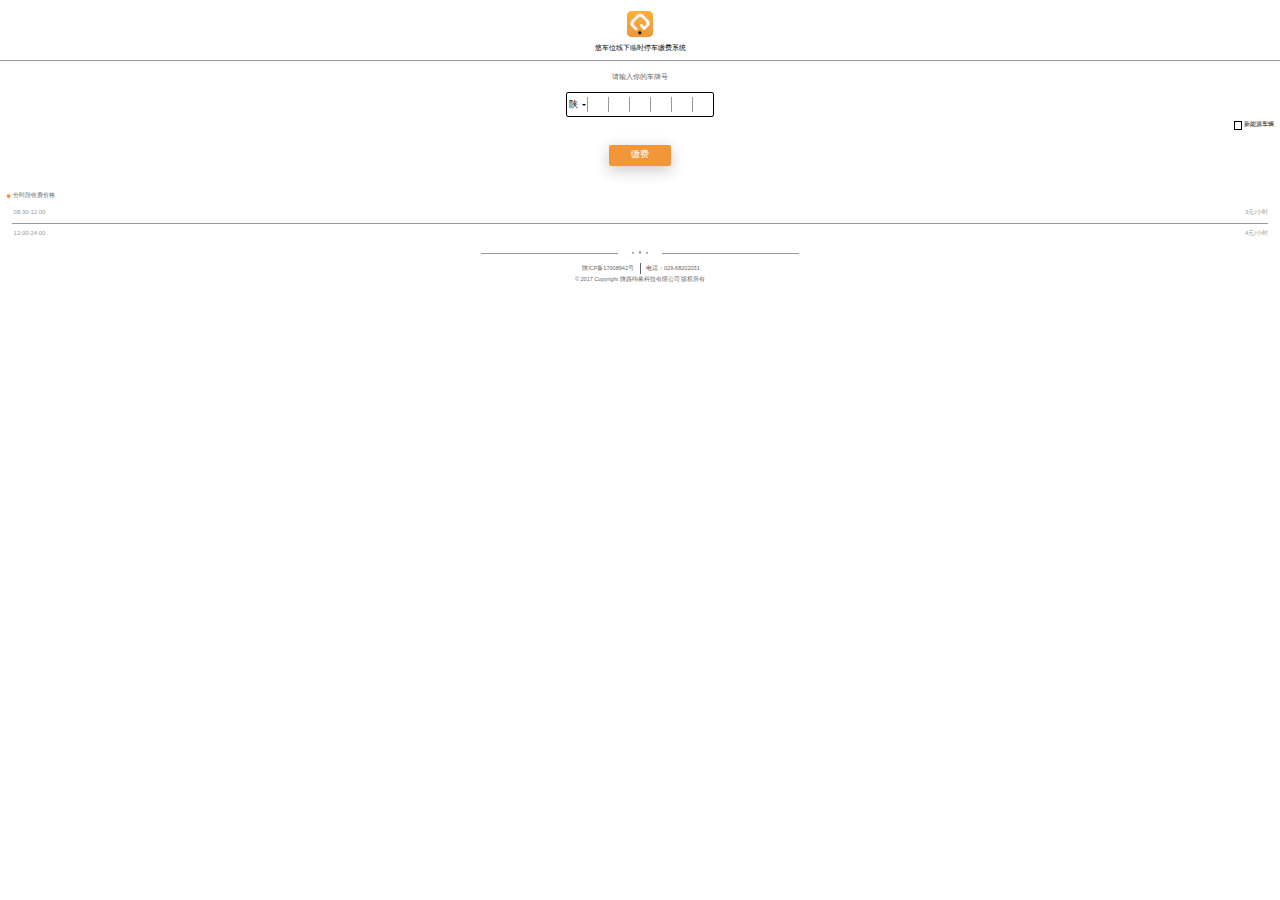
==== index.html @ d84fe388 "线下缴费系统" ====
<!DOCTYPE html>
<html>
	<head>
		<meta charset="utf-8" />
		<title></title>
		<script src="http://g.tbcdn.cn/mtb/lib-flexible/0.3.4/??flexible_css.js,flexible.js"></script>
	    <meta http-equiv="X-UA-Compatible" content="IE=Edge,chrome=1">
	    <meta name="format-detection" content="telephone=no" />
	    <meta name="format-detection" content="email=no" />
	    <meta name="apple-mobile-web-app-capable" content="yes">
	    <meta http-equiv="Content-Type" content="text/html">
	    <meta name="msapplication-tap-highlight" content="no">
	    <meta name="x5-cache" content="disable">
   		<script src="js/jquery-3.2.1.min.js"></script>
   		<link rel="stylesheet" type="text/css" href="css/globle.css"/>
   		<link rel="stylesheet" type="text/css" href="css/PaymentSystem.css"/>
	</head>
	<body>
		<div class="pay-box">
			<div class="pay-top">
				<img src="img/logo.png"/>
				<p>悠车位线下临时停车缴费系统</p>
			</div>
			<div class="pay-content">
				<p class="con-p">请输入你的车牌号</p>
				<div class="input-box">
					<div class="input-items">陕<div class="trangle"></div></div>
					<div class="input-items"></div>
					<div class="input-items"></div>
					<div class="input-items"></div>
					<div class="input-items"></div>
					<div class="input-items"></div>
					<div class="input-items"></div>
					<div class="input-items items-last" style="display: none;"></div>
				</div>
				<div class="new">
					<div class="radio"></div> 新能源车辆 
					<img class="choose" src="img/tab_icon_chose1 @3x.png"/>
				</div> 
				<div class="clear"></div>
				<input type="button" value="缴费" />
				<div class="pay-price">
					<div class="price-head"><img src="img/tab_icon_home_spot@3x.png"/>分时段收费价格</div>
					<div class="price-body">
						<div class="price-items">
							<div class="left">&nbsp;08:30-12:00</div>
							<div class="right">3元/小时</div>
						</div>
						<div class="price-items">
							<div class="left">&nbsp;12:00-24:00</div>
							<div class="right">4元/小时</div>
						</div>
					</div>
				</div>
			</div>
			<div class="pay-bottom">
				<div class="bot-left"></div>
				<div class="bot-middle"><div class="round1"></div><div class="round2"></div><div class="round3"></div></div>
				<div class="bot-right"></div>
			</div>
			<footer>
				<div class="message">
					<div class="mess-left">陕ICP备17008942号</div>
					<div class="mess-right">电话：029-68202031</div>
				</div>
				<div>© 2017 Copyright 陕西纬象科技有限公司 版权所有</div>
			</footer>
		</div>
		<div class="blur"></div>
		<div class="bottom">
			<div class="first">确定</div>
			<div class="content">
				<div class="text">京</div><div class="text">沪</div>
				<div class="text">鄂</div><div class="text">湘</div>
				<div class="text">川</div><div class="text">渝</div>
				<div class="text">粤</div><div class="text">闽</div>
				<div class="text">晋</div><div class="text">黑</div>
				<div class="text">津</div><div class="text">浙</div>
				<div class="text">豫</div><div class="text">赣</div>
				<div class="text">贵</div><div class="text">青</div>
				<div class="text">琼</div><div class="text">宁</div>
				<div class="text">吉</div><div class="text">蒙</div>
				<div class="text">冀</div><div class="text">苏</div>
				<div class="text">皖</div><div class="text">桂</div>
				<div class="text">云</div><div class="text">陕</div>
				<div class="text">甘</div><div class="text">藏</div>
				<div class="text">新</div><div class="text">辽</div>
				<div class="text">鲁</div>
				<div class="del"><img src="img/icon_keyboard_delete.png"/></div>
			</div>
		</div>
		<div class="bottom1"></div>
		<script type="text/javascript">
			window.onload=function(){
				var oBott=$('.bottom'),oBott1=$('.bottom1');
				var con='<div class="first">确定</div>'+
				'<div class="content">'+
					/*'<div class="container">'+*/
						'<div class="text1">0</div>'+'<div class="text1">1</div>'+
						'<div class="text1">2</div>'+'<div class="text1">3</div>'+
						'<div class="text1">4</div>'+'<div class="text1">5</div>'+
						'<div class="text1">6</div>'+'<div class="text1">7</div>'+
						'<div class="text1">8</div>'+'<div class="text1">9</div>'+
					/*'</div>'+*/
					'<div class="text1">Q</div>'+'<div class="text1">W</div>'+
					'<div class="text1">E</div>'+'<div class="text1">R</div>'+
					'<div class="text1">T</div>'+'<div class="text1">Y</div>'+
					'<div class="text1">U</div>'+'<div class="text1">I</div>'+
					'<div class="text1">O</div>'+'<div class="text1">P</div>'+
					'<div class="text1">A</div>'+'<div class="text1">S</div>'+
					'<div class="text1">D</div>'+'<div class="text1">F</div>'+
					'<div class="text1">G</div>'+'<div class="text1">H</div>'+
					'<div class="text1">J</div>'+'<div class="text1">K</div>'+
					'<div class="text1">L</div>'+'<div class="text1">Z</div>'+
					'<div class="text1">X</div>'+'<div class="text1">C</div>'+
					'<div class="text1">V</div>'+'<div class="text1">B</div>'+
					'<div class="text1">N</div>'+'<div class="text1">M</div>'+
					'<div class="text1">港</div>'+'<div class="text1">澳</div>'+
					'<div class="del"><img src="img/icon_keyboard_delete.png"/></div>'+
				'</div>';
				
				$('.bottom1').append(con);
				Radio();
				choose();
				function choose(){
					var choose = $('.choose').css('display');
					$('.input-items').on('touchstart',function(){
						num = $(this).index();
						$(this).append('<div class="active"></div>');
						$(this).siblings().children('.active').remove();
						if(num==0){
							oBott.fadeIn();
							oBott1.fadeOut();
						}/*else if(num==1){
							oBott.fadeOut();
							oBott1.fadeIn();
							$('.container').css('display','none');
							$('.content').css('paddingTop','0.4rem');
						}*/else{
							/*$('.container').css('display','flex');
							$('.content').css('paddingTop','0');*/
							oBott.fadeOut();
							oBott1.fadeIn();
						}
					});
						$('.bottom .text').on('touchstart',function(){
							$(this).css('background','#999');
							$(this).siblings().css('background','#fff');
							if($(".input-items").eq(0).children().hasClass("active")){
								var tex = $(this).text();
								$('.input-items').eq(0).html(tex);
								$('.input-items').eq(0).css('textAlign','center');
								$('.input-items').eq(1).append('<div class="active"></div>');
							    $('.input-items').eq(1).siblings().children('.active').remove();
							    oBott.fadeOut();
							    oBott1.fadeIn();
							    num=1;
							}
							setTimeout('$(".bottom .text").css("background","#fff")',200);
						});
						$('.bottom1 .text1').on('touchstart',function(){
							$(this).css('background','#999');
							$(this).siblings().css('background','#fff');
							if($(".input-items").eq(num).children().length>0){
								var tex = $(this).text();
								$('.input-items').eq(num).html(tex);
								$('.input-items').eq(parseInt(num+1)).append('<div class="active"></div>');
							    $('.input-items').eq(parseInt(num+1)).siblings().children('.active').remove();
							    oBott.fadeOut();
							    oBott1.fadeIn();
							    num+=1;
							}
							setTimeout('$(".bottom1 .text1").css("background","#fff")',200);
						});
						$('.del').on('touchstart',function(){
							$(this).css('background','#999');
							$('.bottom1 .text1').css('background','#fff');
							$('.bottom .text').css('background','#fff');
							$('.input-items').eq(num).html('');
							$('.input-items').eq(parseInt(num-1)).append('<div class="active"></div>');
							$('.input-items').eq(parseInt(num-1)).siblings().children('.active').remove();
							num--;
							if(num==0){
								oBott.fadeIn();
								oBott1.fadeOut();
						   }else if(num<0){
						   		num = 0;
								oBott.fadeOut();
								oBott1.fadeOut();
								$('.input-items').children('.active').remove();
						   }
							setTimeout('$(".del").css("background","#fff")',200);
					});
				}
				$('.first').on('touchend',function(){
					$(this).parent().fadeOut();
				});
				function Radio(){
					$('.new').on('touchstart',function(){
					var choose = $('.choose').css('display');
					if(choose=='none'){
						$('.input-items:nth-of-type(7)').css('borderRight','0.03rem solid #999');
						$('.choose').show();
						$('.input-items').show();
						if($('.input-items').eq(6).html()!=''){
							$('.input-items').eq(7).html('');
							$('.input-items').eq(7).append('<div class="active"></div>');
							$('.input-items').eq(7).siblings().children('.active').remove();
							oBott.fadeOut();
							oBott1.fadeIn();
							num=7;
						}
						choose = false;
					}else{
						$('.input-items:nth-of-type(7)').css('borderRight','none');
						$('.choose').hide();
						$('.items-last').hide();
						choose = true;
					}
					});
				}
			}
			
		</script>
	</body>
</html>
---- css/globle.css ----
@charset "utf-8";
/*基本标签*/
p,div,ol, ul, li,*{ margin:0; padding:0; border:0; }
ol, ul, li{ list-style:none; }
b, strong { font-weight:bold; }
table { border-collapse:collapse; border-spacing:0; }
caption, th, td { text-align:left; font-weight:normal; }
img { border:0; vertical-align:middle; }
a { text-decoration:none; vertical-align:baseline; -webkit-transition:all 0.2s ease; -moz-transition:all 0.2s ease; transition:all 0.2s ease; }
a:hover { text-decoration:none; }
a,a:hover, a:focus, a:active { outline:0; color: #000;}
input,select{appearance:none;-moz-appearance:none;-webkit-appearance:none;}
body { font-size:12px;-ms-word-break:break-all; -webkit-word-break:break-all; -moz-word-break:break-all; word-break:break-word; word-wrap:break-word; overflow-wrap:break-word; font-family:Arial, "Microsoft YaHei"; }
/*页面样式*/
body,html{min-height: 100%; background: #fff;}
---- css/PaymentSystem.css ----
.pay-box{padding: calc(50rem/75) 0 calc(28rem/75);text-align: center;}
.pay-top{height: calc(230rem/75);border-bottom: 1px solid #999;}
.pay-top img{width: calc(122rem/75);}
.pay-top p{margin-top: calc(30rem/75);font-size: calc(34rem/75);}
.con-p{margin-top: calc(6rem/75);line-height: calc(140rem/75);color: #666;font-size: calc(34rem/75);}
.input-box{width: calc(680rem/75);margin: 0 auto;height: calc(70rem/75);border: 0.03rem solid #000;-moz-border-radius:calc(10rem/75);border-radius: calc(10rem/75);padding: calc(20rem/75) 0;display: flex;}
.input-items{width: 14.28%;padding: 0 calc(8rem/75);border-right: 1px solid #999;position: relative;font-size: calc(44rem/75);line-height: calc(70rem/75);}
.input-items:first-of-type{text-align: left;/*padding-left: 0.2rem;*/}
.active{position: absolute;top: calc(-12rem/75);left: 6%;width: 84%;height: calc(88rem/75);border: 2px solid #f2963a;border-radius: calc(10rem/75);}
input[type=button]{color: #fff;font-size: calc(40rem/75);width: calc(290rem/75);height: calc(100rem/75);margin-top: calc(70rem/75);background: #F2963A;border-radius: calc(10rem/75);box-shadow: 0px 4px 16px #c7c7c7;}
.pay-price{margin-top: calc(118rem/75);padding: 0 calc(32rem/75);}
.price-head{text-align: left;font-size: calc(28rem/75);color: #666;}
.price-head img{width: calc(45rem/75);margin-left: -0.2rem;}
.price-body{margin-top: calc(13rem/75);padding: 0 calc(24rem/75);line-height: calc(90rem/75);font-size: calc(28rem/75);}
.price-items{display: flex;color: #999;}
.price-items .left,.price-items .right,.mess-left,.mess-right{width: 50%;}
.price-items .left{text-align: left;}
.price-items .right{text-align: right;}
.price-items:first-of-type{border-bottom: 1px solid #999;}
.pay-bottom{margin-top: calc(40rem/75);display: flex;justify-content:center;}
.bot-left,.bot-right{width: calc(640rem/75);border-top: 1px solid #999;margin-top: calc(8rem/75);}
.bot-middle{width: calc(138rem/75);padding: 0 calc(36rem/75);display: flex;align-items: center;justify-content: center;}
.round1,.round2{margin-right: calc(20rem/75);}
.round1,.round3{width: calc(10rem/75);height: calc(10rem/75);border-radius: 50%;background: #999;}
.round2{width: calc(14rem/75);height: calc(14rem/75);border-radius: 50%;background: #999;}
footer{color: #666;font-size: calc(26rem/75);line-height: calc(50rem/75);}
.message{display: flex;margin-top: calc(40rem/75);}
.mess-left{border-right: calc(2rem/75) solid #666;text-align: right;padding-right:calc(26rem/75);}
.mess-right{text-align: left;padding-left:calc(26rem/75);}
.trangle{width: 0;height: 0;border: calc(12rem/75) solid transparent;border-top:calc(12rem/75) solid #000;position: absolute;right: calc(8rem/75);top: calc(30rem/75);}
.bottom,.bottom1,.bottom2,.bottom3,.bottom4,.bottom5,.bottom6{position: fixed;bottom:0;left: 0;width: 100%;height: calc(450rem/75);background: #cdcdcd;z-index:99;display:none;}
.content{display: flex;flex-wrap: wrap;position: relative;}
.first{line-height: calc(64rem/75);border-top: 1px solid #999;background: #fff;text-align: right;color: #F2963A;font-size: calc(30rem/75);padding-right: 0.3rem;}
.text,.text1,.del{width: calc(59rem/75);text-align: center;font-size: calc(34rem/75);line-height: 1rem;background: #fff;border-radius: calc(10rem/75);margin: calc(18rem/75) calc(8rem/75) 0;}
.del{width: calc(110rem/75);background:#ababab;position: absolute;right: 0;bottom: 0;}
.del img{width: calc(60rem/75);}
.new{margin-top: 0.2rem;font-size: calc(30rem/75);width: 3rem;float: right;display: flex;margin-right: 0.4rem;position: relative; justify-content:flex-end;}
.new .radio{width: 0.4rem;height: 0.4rem;border: 1px solid #000;margin:0.05rem 0.1rem 0 0;}
.choose{position: absolute;top: 0.1rem;right: 2.12rem;font-weight:900 ;color: #F2963A;display: none;width: calc(30rem/75);}
.clear{clear: both;}
.input-items:nth-of-type(7),.items-last{border-right: none;}
.container{display: flex;}
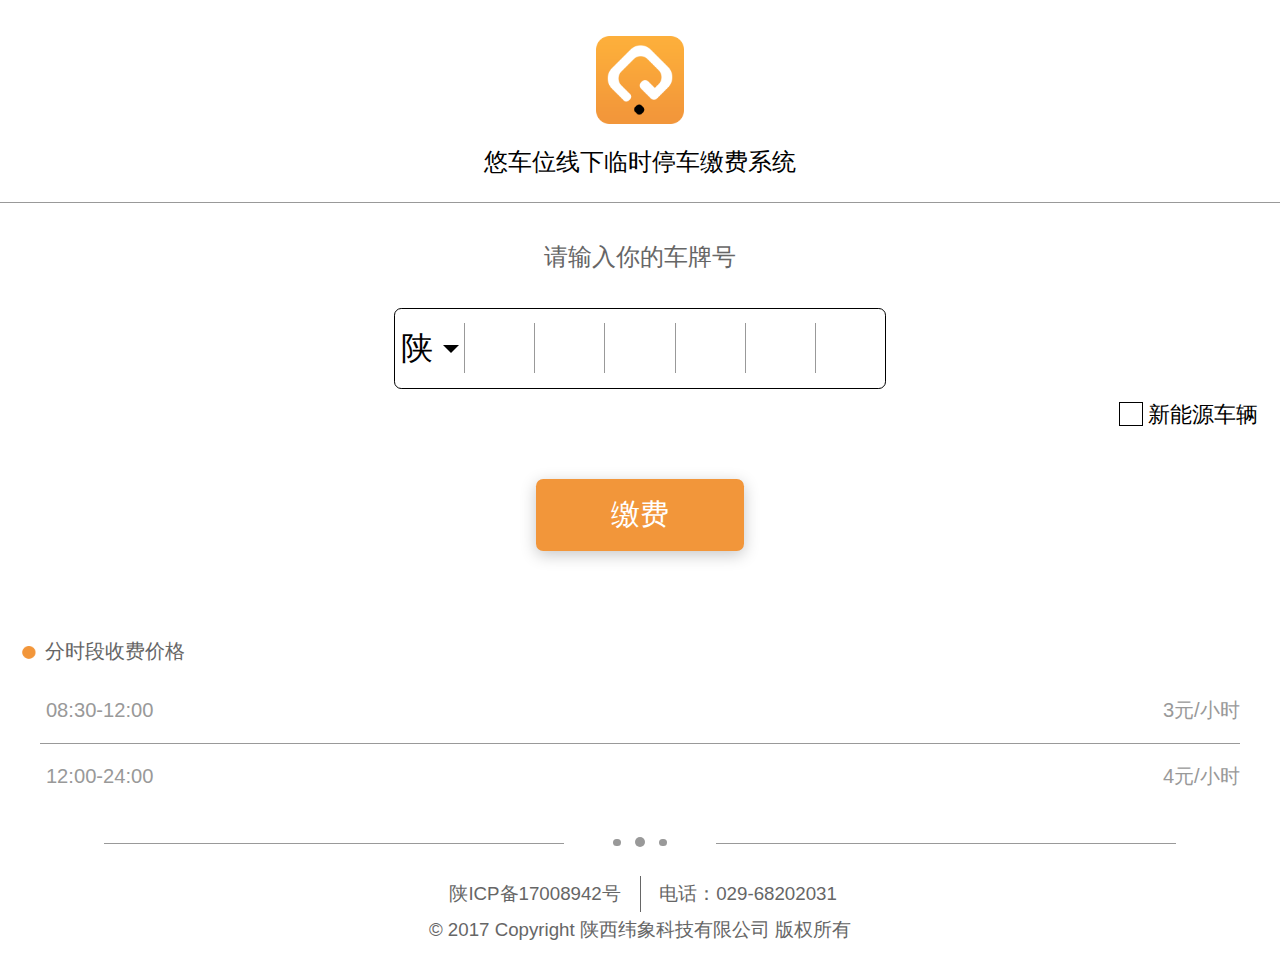
==== commit 6ff35e35: "js文件提交" ====
--- a/index.html
+++ b/index.html
@@ -1,9 +1,9 @@
-<!DOCTYPE html>
+﻿<!DOCTYPE html>
 <html>
 	<head>
 		<meta charset="utf-8" />
 		<title></title>
-		<script src="http://g.tbcdn.cn/mtb/lib-flexible/0.3.4/??flexible_css.js,flexible.js"></script>
+		<script src="js/mobile.js"></script>
 	    <meta http-equiv="X-UA-Compatible" content="IE=Edge,chrome=1">
 	    <meta name="format-detection" content="telephone=no" />
 	    <meta name="format-detection" content="email=no" />
